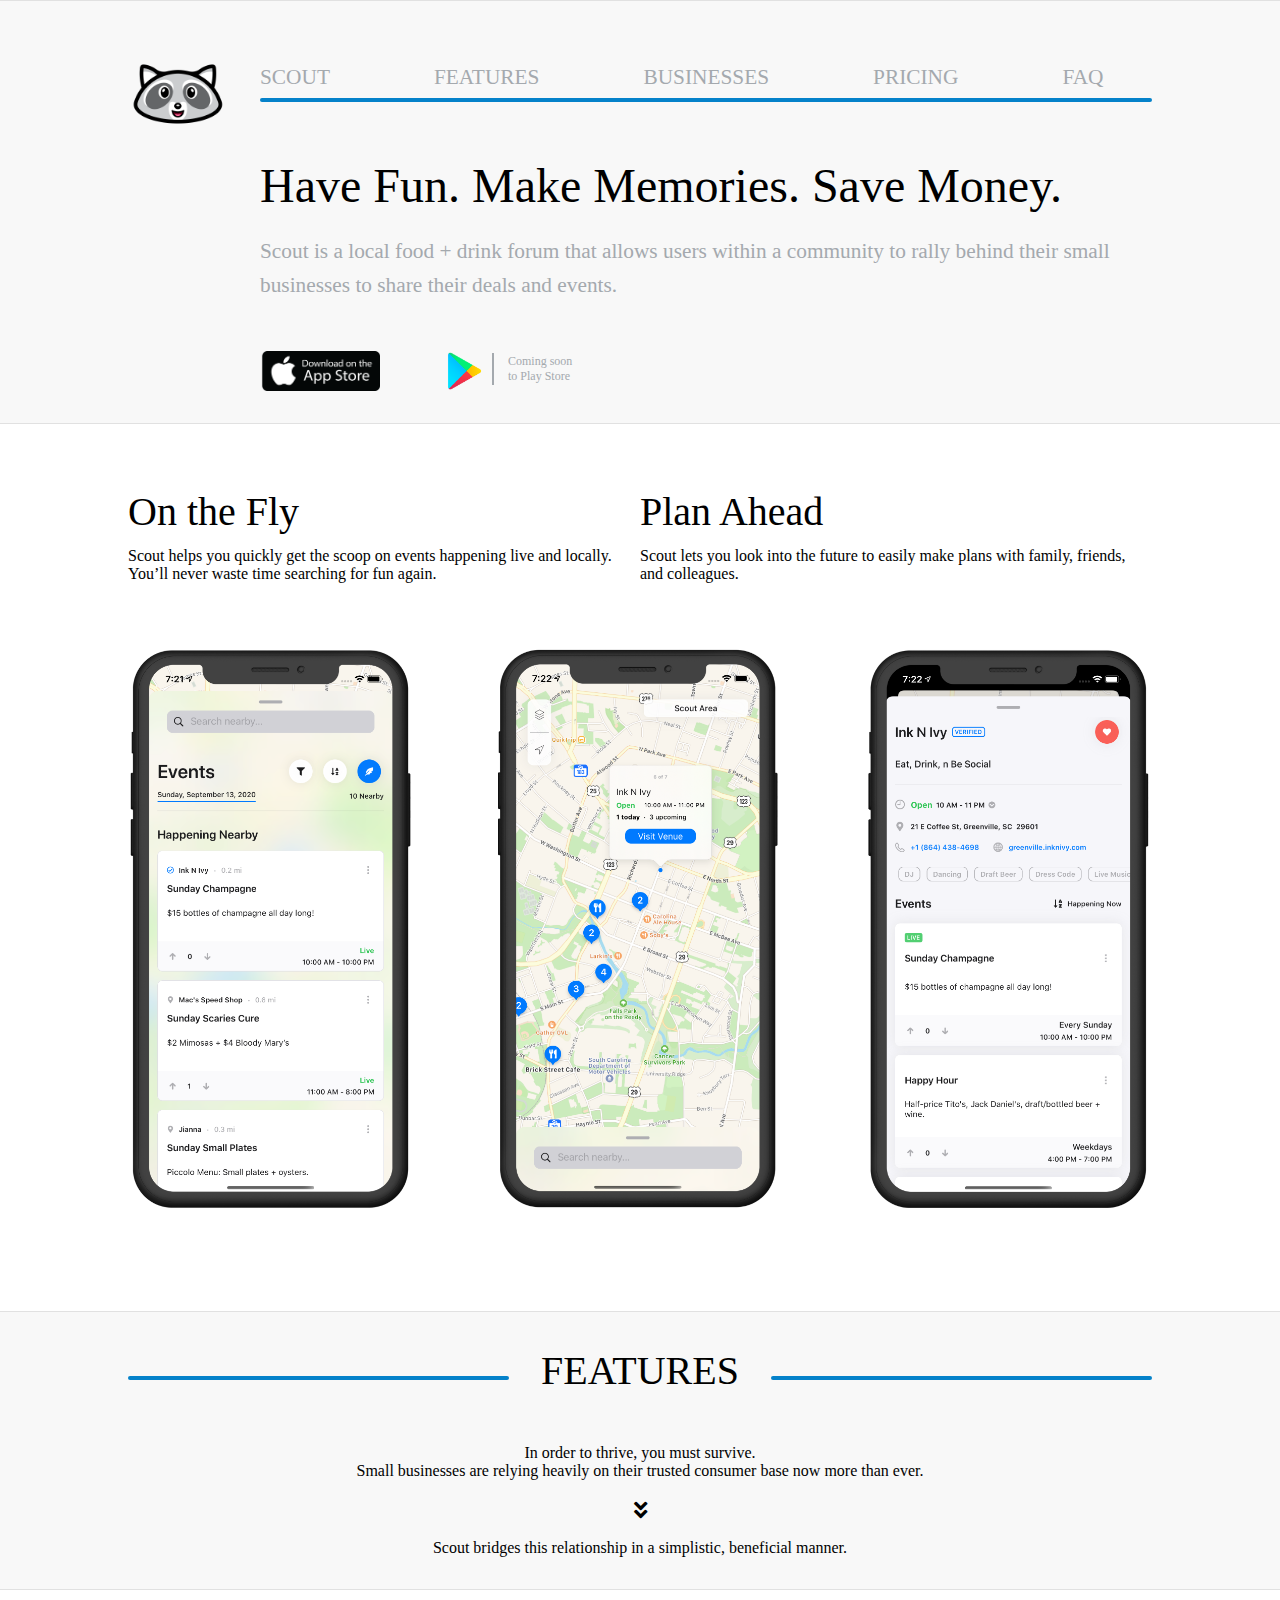
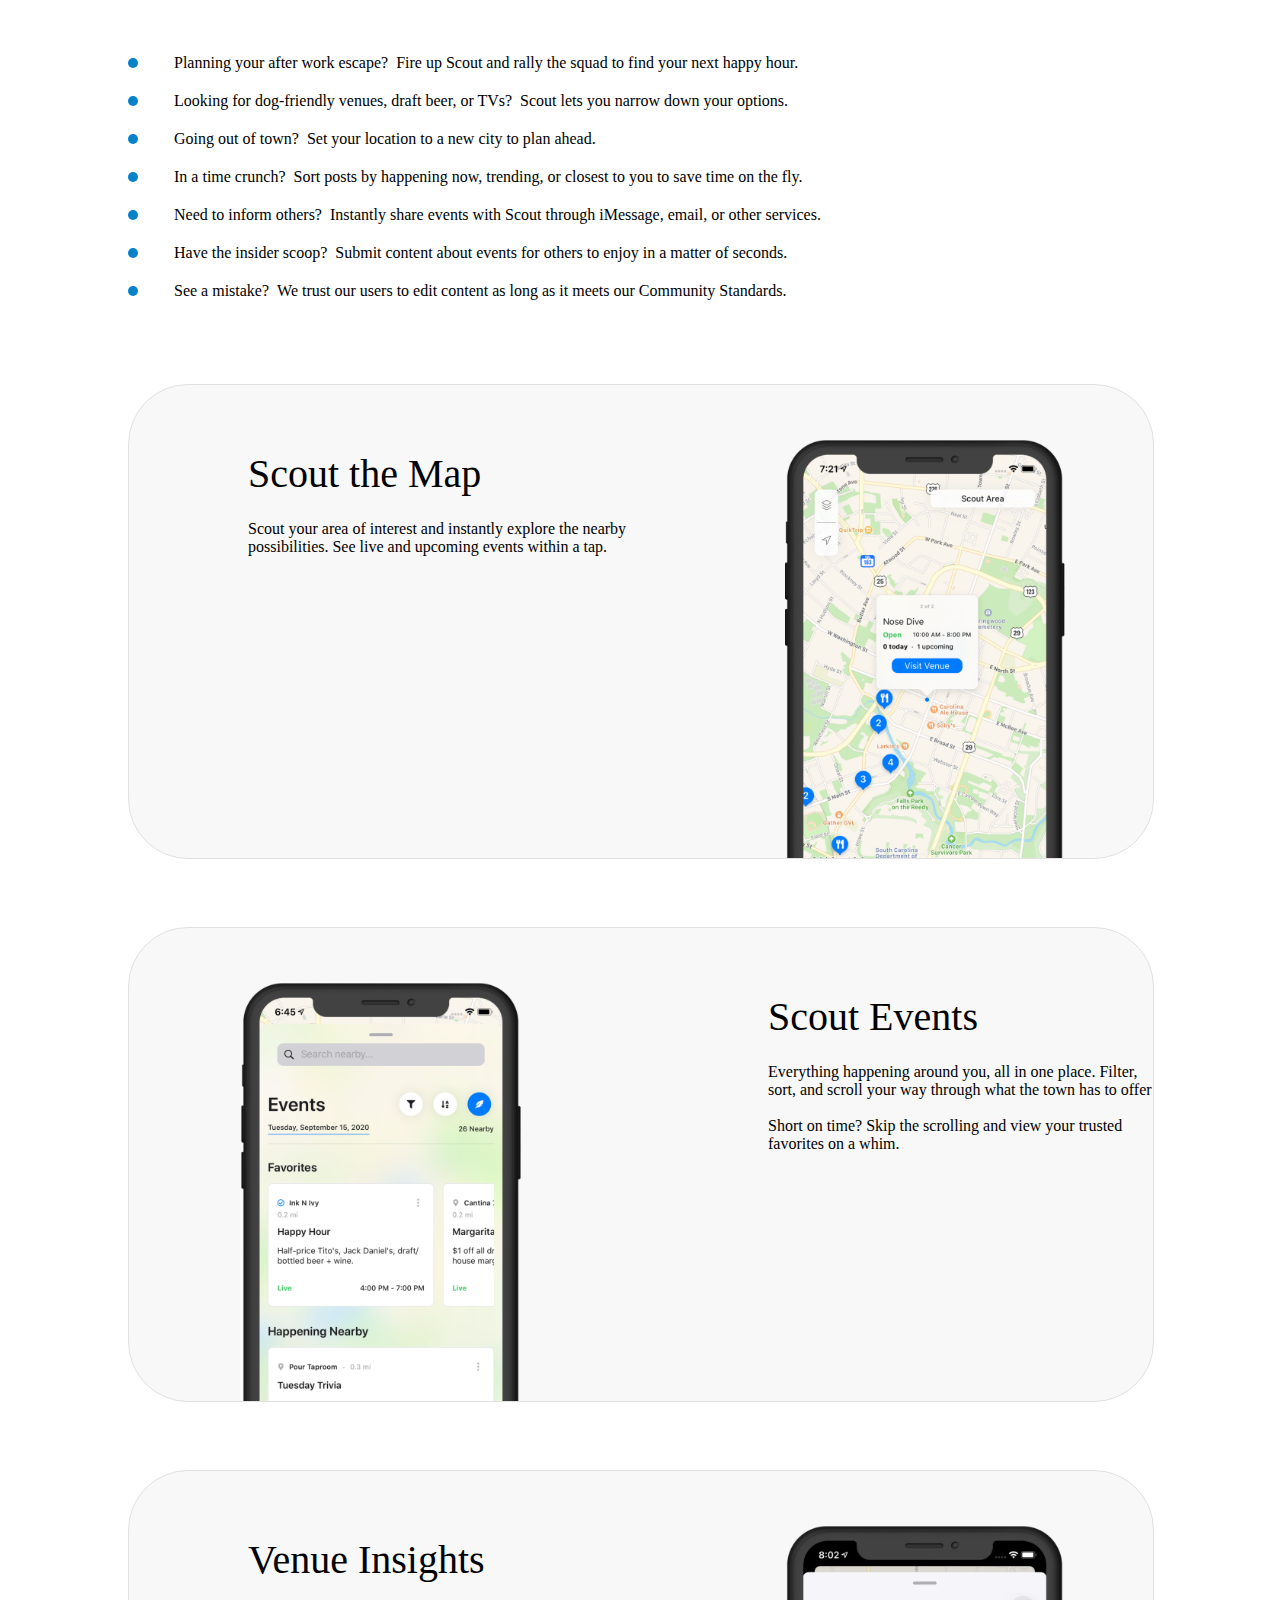
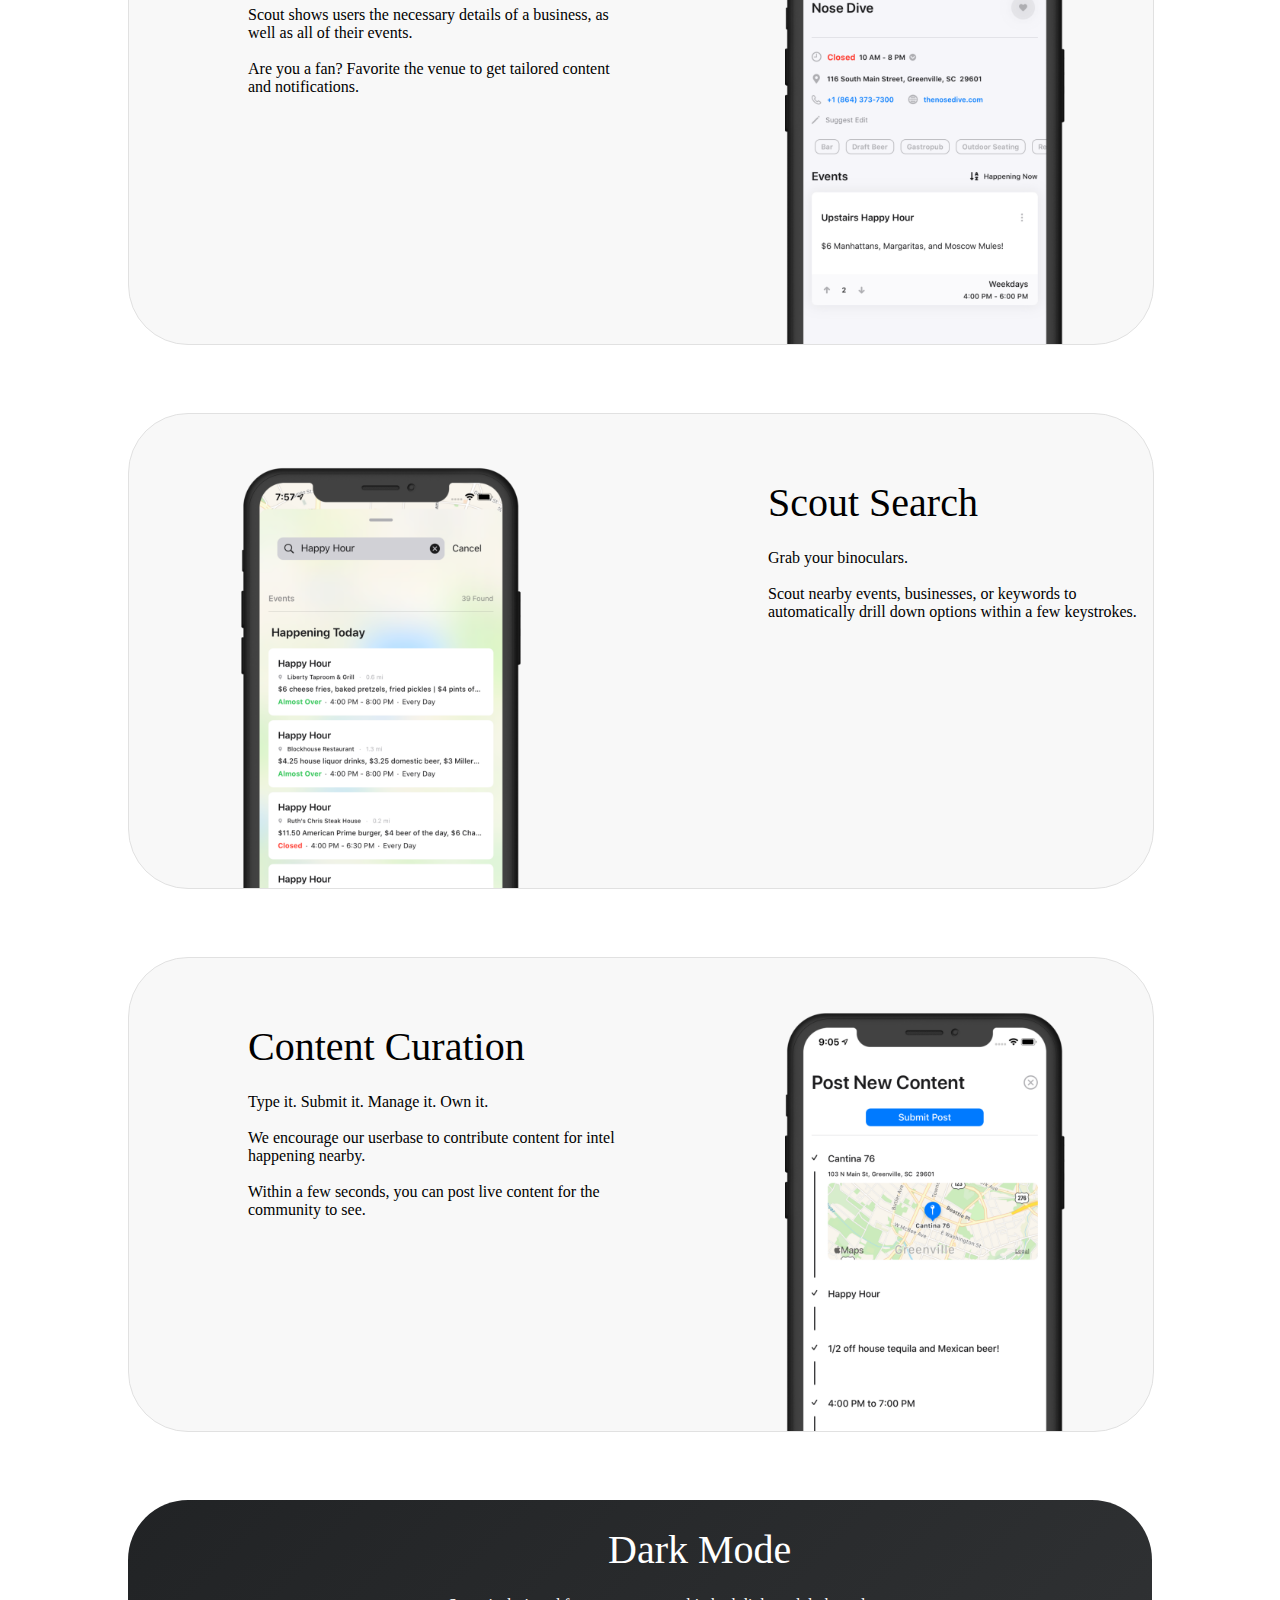
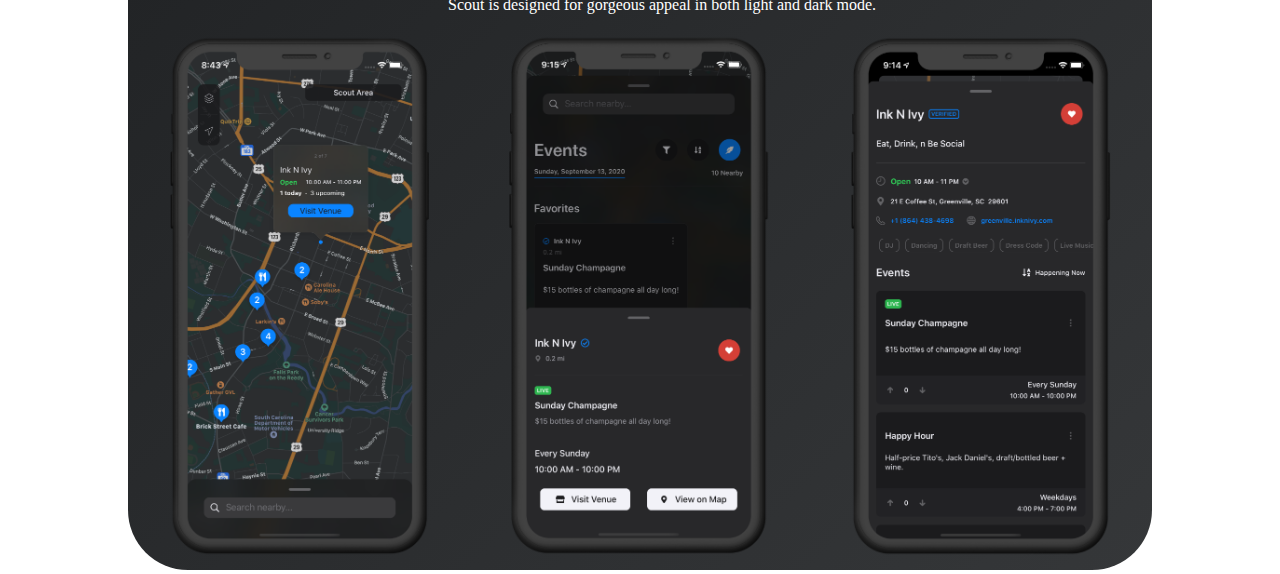
==== homepage.html @ 737b2af1 "initial commit" ====
<!doctype html>
<html>
<head>
<meta charset="UTF-8">
<meta name="viewport" content="width=device-width, initial-scale=1">
<title>Scout</title>
<link href="styles.css" rel="stylesheet" type="text/css">
<link rel="stylesheet" href="//use.fontawesome.com/releases/v5.0.7/css/all.css">
<script>
</script>
</head>
<body>
<!-- Main Container -->
<div class="container">
  <div class="gray-background">
    <div class="wrapper">
      <section id="top"> 
        <!-- Header -->
        <header> <a href="#top"><img src="images/logo.png" class="navigation-logo" alt="Scout Logo"></a>
          <nav class="navigation">
            <ul class="navigation-header">
              <li class="navigation-item"><a href="#intro" name="nav-scout">SCOUT</a></li>
              <li class="navigation-item"><a href="#features" name="nav-features">FEATURES</a></li>
              <li class="navigation-item"><a href="#businesses" name="nav-businesses">BUSINESSES</a></li>
              <li class="navigation-item"><a href="#pricing" name="nav-pricing">PRICING</a></li>
              <li class="navigation-item"><a href="#faq" name="nav-faq">FAQ</a></li>
              <li class="navigation-item"><a href="#help" name="nav-help">HELP</a></li>
            </ul>
          </nav>
        </header>
      </section>
      
      <!-- Scout Section -->
      <section class="scout" id="scout">
        <hr class="scout-line">
        <div class="scout-title">Have Fun. Make Memories. Save Money.</div>
        <div class="scout-tagline">Scout is a local food + drink forum that allows users within a community 
          to rally behind their small businesses to share their deals and events.</div>
        <a href="http://www.apple.com" target="_blank"> <img src="images/appstore.png" class="download-app-store" alt="Apple Store"> </a> <img src="images/playstore.png" class="download-play-store" alt="Play Store">
        <hr class="play-store-vertical-line">
        <div class="play-store-label">Coming soon to Play Store</div>
      </section>
    </div>
  </div>
  <div class="wrapper"> 
    
    <!-- Intro Thumbnails Section -->
    <section id="intro">
      <div class="thumbnails">
        <div class="intro-thumbnail">
          <div class="thumbnail-header">On the Fly</div>
          <div class="thumbnail-body">Scout helps you quickly get the scoop on events happening live and locally. You’ll never waste time searching for fun again.</div>
        </div>
        <div class="intro-thumbnail">
          <div class="thumbnail-header">Plan Ahead</div>
          <div class="thumbnail-body">Scout lets you look into the future to easily make plans with family, friends, and colleagues.</div>
        </div>
      </div>
      <img src="images/three-phones.png" class="three-phones" alt="Three Phones"> </section>
  </div>
  <div class="gray-background"> 
    
    <!-- Features Header Section -->
    <section id="features">
      <div class="wrapper">
        <div class="boxed-header">
          <hr class="boxed-line left">
          <div class="boxed-label">Features</div>
          <hr class="boxed-line right">
        </div>
        <div class="boxed-tagline">In order to thrive, you must survive.</div>
        <div class="boxed-text">Small businesses are relying heavily on their trusted consumer base now more than ever. </div>
	  	<i class="fas fa-angle-double-down fa-lg arrow-icon"></i>
        <div class="boxed-text">Scout bridges this relationship in a simplistic, beneficial manner.</div>
      </div>
    </section>
  </div>
	
  <div class="wrapper bullet-section">
	  <div class="bullet-row">
		<hr class="bullet">
	  	<div class="bullet-bold">Planning your after work escape?</div>
      	<div class="bullet-text">Fire up Scout and rally the squad to find your next happy hour.</div>
	  </div>

	  <div class="bullet-row">
		<hr class="bullet">
	  	<div class="bullet-bold">Looking for dog-friendly venues, draft beer, or TVs?</div>
      	<div class="bullet-text">Scout lets you narrow down your options.</div>
	  </div>
	  
	  <div class="bullet-row">
		<hr class="bullet">
	  	<div class="bullet-bold">Going out of town?</div>
      	<div class="bullet-text">Set your location to a new city to plan ahead.</div>
	  </div>
	  
	  <div class="bullet-row">
		<hr class="bullet">
	  	<div class="bullet-bold">In a time crunch?</div>
      	<div class="bullet-text">Sort posts by happening now, trending, or closest to you to save time on the fly.</div>
	  </div>
	  
	  <div class="bullet-row">
		<hr class="bullet">
	  	<div class="bullet-bold">Need to inform others?</div>
      	<div class="bullet-text">Instantly share events with Scout through iMessage, email, or other services.</div>
	  </div>
	  
	  <div class="bullet-row">
		<hr class="bullet">
	  	<div class="bullet-bold">Have the insider scoop?</div>
      	<div class="bullet-text">Submit content about events for others to enjoy in a matter of seconds.</div>
	  </div>
	  
	  <div class="bullet-row">
		<hr class="bullet">
	  	<div class="bullet-bold">See a mistake?</div>
      	<div class="bullet-text">We trust our users to edit content as long as it meets our Community Standards.</div>
	  </div>
	  
  </div>
	
	<div class="wrapper">
		<div class="feature-container">
			<div class="feature-header-left">Scout the Map</div>
			<div class="feature-body-left">Scout your area of interest and instantly explore the nearby possibilities. See live and upcoming events within a tap.</div>
		  <img src="images/scout-the-map.png" class="feature-phone" alt="Scout the Map">
		</div>
		
		<div class="feature-container">
			<div class="feature-header-right">Scout Events</div>
			<div class="feature-body-right">Everything happening around you, all in one place. Filter, sort, and scroll your way through what the town has to offer<br><br>Short on time? Skip the scrolling and view your trusted favorites on a whim.</div>
		  <img src="images/scout-events.png" class="feature-phone" alt="Scout Events">
		</div>
		
		<div class="feature-container">
			<div class="feature-header-left">Venue Insights</div>
			<div class="feature-body-left">Scout shows users the necessary details of a business, as well as all of their events.<br><br>Are you a fan? Favorite the venue to get tailored content and notifications.</div>
		  <img src="images/venue-insights.png" class="feature-phone" alt="Venue Insight">
		</div>
		
		
		<div class="feature-container">
			<div class="feature-header-right">Scout Search</div>
			<div class="feature-body-right">Grab your binoculars.<br><br>Scout nearby events, businesses, or keywords to automatically drill down options within a few keystrokes.</div>
		  <img src="images/scout-search.png" class="feature-phone" alt="Scout Search">
		</div>
		
		<div class="feature-container">
			<div class="feature-header-left">Content Curation</div>
			<div class="feature-body-left">Type it. Submit it. Manage it. Own it.<br><br>We encourage our userbase to contribute content for intel happening nearby.<br><br>Within a few seconds, you can post live content for the community to see.</div>
		  <img src="images/content-curation.png" class="feature-phone" alt="Content Curation">
		</div>
		
		<div class="feature-container">
			<div class="feature-header-middle">Dark Mode</div>
			<div class="feature-body-middle">Scout is designed for gorgeous appeal in both light and dark mode.</div>
		  <img src="images/dark-mode.png" class="feature-phone-dark" alt="Dark Mode">
		</div>
	</div>
	
</div>
</body>
</html>
---- styles.css ----
@charset "UTF-8";
/* Colors */
/* Document  */
* {
	--grayBackground: rgb(248, 248, 248);
	--grayBorder: rgb(225, 225, 225);
    --scoutGray: rgb(164, 169, 174);
	--scoutBlue: rgb(5, 130, 202);
	--nightfall: rgb(53, 55, 57);
	--midnight: rgb(33, 35, 37);
	margin: 0;
	padding: 0;
	border: 0;
	outline: 0;
	font-size: 100%;
	vertical-align: baseline;
	background: transparent;
}
/* Body */
body {
	font-family: 'Avenir Light' !important;
	background-color: white;
	margin-top: 0px;
	margin-right: 0px;
	margin-bottom: 0px;
	margin-left: 0px;
	font-style: normal;
	font-weight: 200;
}
/* unvisited link */
a:link {
	font-size: 1.334em;
  	color: var(--scoutGray);
	text-decoration: none;
}
/* visited link */
a:visited {
	font-size: 1.334em;
  	color: var(--scoutGray);
	text-decoration: none;
}
/* mouse over link */
a:hover {
	font-size: 1.334em;
  	color: black;
	text-decoration: none;
}
/* selected link */
a:active {
	font-size: 1.334em;
  	color: var(--scoutGray);
  	text-decoration: none;
}
/* Divider Line */
hr {
	background-color: var(--scoutGray);
	height: 1px; 
	border: 0;
}
/* Container */
.container {
	width: 100%;
	height: 100%;
	margin-left: auto;
	margin-right: auto;
	background-color: white;
}
.wrapper {
	width: 80%;
	max-width: 72em;
	margin: auto;
	nax-width: 32em;
	margin: 0px auto;
	margin-left: auto;
	margin-right: auto;
}
.gray-background {
	background-color: var(--grayBackground);
	border-top: solid 1px var(--grayBorder);
	border-bottom: solid 1px var(--grayBorder);
	padding-bottom: 2em;
}
/* Header */
.navigation {
	max-width: 64em;
	padding-top: 4em;
	padding-left: 2em;
	overflow: hidden;
	overflow-x: scroll;
}
.navigation-logo {
	padding-top: 2em;
	width: 100px;
	height: 100px;
	float: left;
}
.navigation-header {
	text-transform: uppercase;
	font-family: "Avenir Medium" !important;
	padding-bottom: 0.5em;
	white-space: nowrap;
}
.navigation-item {
	display: inline-block;
	margin-right: 6.25em;
}
/* Scout */
.scout {
	max-width: 64em;
	padding-left: 8.25em;
}
.scout-line {
	border-radius: 2px;
	margin-bottom: 2em;
	height: 4px;
 	background-color: var(--scoutBlue);
}
.scout-title {
	padding-top: 0.5em;
	font-size: 3em;
	color: black;
}
.scout-tagline {
	font-size: 1.334em;
	color: var(--scoutGray);
	padding-top: 1em;
	line-height: 1.6;
}
.download-app-store {
	display: inline-block;
	padding-top: 2.25em;
	width: 120px;
	height: 40px;
	float: left;
}
.download-play-store {
	display: inline-block;
	padding-top: 3em;
	margin-left: 4em;
	width: 40px;
	height: 40px;
	float: left;
}
.play-store-vertical-line {
	display: inline-block;
	margin-top: 3.125em;
	margin-left: 0.5em;
	margin-right: 0.5em;
	width: 2px;
	height: 2em;
	color: var(--scoutGray);
}
.play-store-label {
	position: absolute;
	font-size: 0.75em;
	color: var(--scoutGray);
	display: inline-block;
	padding-top: 4.25em;
	margin-left: 0.5em;
	max-width: 6em;
	float: left;
}
/* Introduction */
.thumbnails {
	display: inline-flex;
	justify-content: space-between;
	padding-top: 4em;
	width: 100%;
}
.intro-thumbnail {
	max-width: 32em;
}
.thumbnail-header {
	font-size: 2.5em;
}
.thumbnail-body {
	padding-top: 0.75em;
	font-size: 1em;
}
.three-phones {
	width: 100%;
	padding-top: 4em;
	padding-bottom: 6em;
}
/* Features */
.boxed-header {
	display: inline-flex;
	justify-content: space-between;
	width: 100%;
}
.boxed-label {
	text-transform: uppercase;
	font-size: 2.5em;
	margin-top: 0.875em;
	width: auto;
}
.boxed-line {
	border-radius: 2px;
	margin-top: 4em;
	margin-bottom: 4em;
	width: 24em;
	height: 4px;
 	background-color: var(--scoutBlue);
}
.left {
	margin-right: 2em;
}
.right {
	margin-left: 2em;
}
.boxed-tagline {
	font-family: 'Avenir Heavy';
	font-size: 1em;
	width: 100%;
	text-align: center;
}
.boxed-text {
	font-size: 1em;
	width: 100%;
	text-align: center;
}
.arrow-icon {
	padding-top: 1em;
	padding-bottom: 1em;
	width: 100%;
	text-align: center;
}
.bullet-section {
	padding-top: 4em;
}
.bullet-row {
	margin-bottom: 1.25em;
}
.bullet {
	display: inline-block;
	margin-right: 2em;
	width: 10px;
	height: 10px;
	border-radius: 10px;
	background-color: var(--scoutBlue);
}
.bullet-bold {
	display: inline-block;
	font-family: 'Avenir Heavy';
	font-size: 1em;
}
.bullet-text {
	display: inline-block;
	font-size: 1em;
	margin-left: 0.25em;
}
.feature-container {
	position: relative;
	wdith: 100%;
}
.feature-phone {
	background-color: var(--grayBackground);
	border-radius: 60px;
	border: solid 1px var(--grayBorder);
	width: 100%;
	margin-top: 4em;
}
.feature-header-left {
	position: absolute;
	margin-top: 3.25em;
	margin-left: 3em;
	width: 24em;
	font-size: 2.5em;
	text-align: left;
}
.feature-body-left {
	position: absolute;
	margin-top: 12.5em;
	margin-left: 7.5em;
	width: 24em;
	font-size: 1em;
	text-align: left;
}
.feature-header-right {
	position: absolute;
	margin-top: 3.25em;
	margin-left: 16em;
	width: 24em;
	font-size: 2.5em;
	text-align: left;
}
.feature-body-right {
	position: absolute;
	margin-top: 12.5em;
	margin-left: 40em;
	width: 24em;
	font-size: 1em;
	text-align: left;
}
.feature-phone-dark {
/*	background-color: var(--nightfall);*/
	background-image: linear-gradient(315deg, var(--nightfall), var(--midnight));
	border-radius: 60px;
	width: 100%;
	margin-top: 4em;
}
.feature-header-middle {
	position: absolute;
	margin-top: 2.25em;
	margin-left: 12em;
	width: 100%;
	font-size: 2.5em;
	text-align: left;
	color: white;
}
.feature-body-middle {
	position: absolute;
	margin-top: 10em;
	margin-left: 20em;
	width: 100%;
	font-size: 1em;
	text-align: left;
	color: white;
}
@media (max-width: 56em) {}
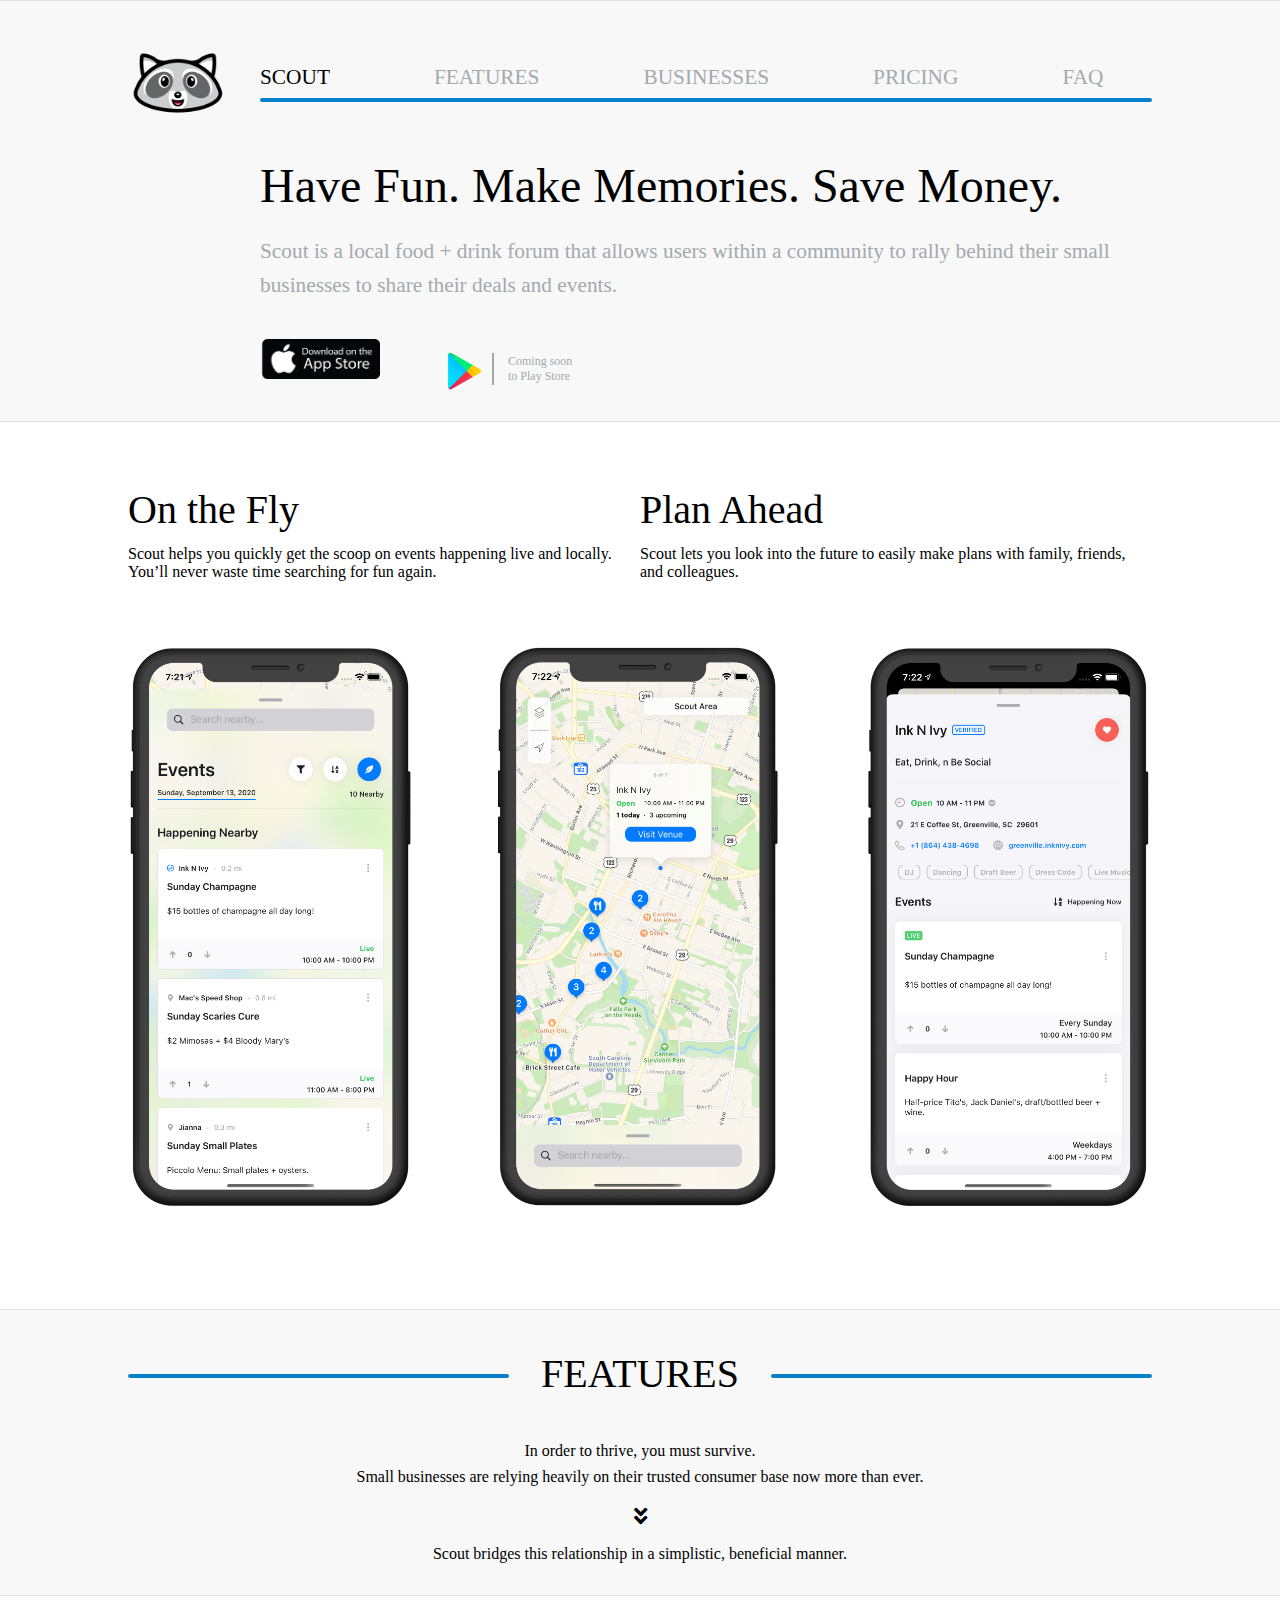
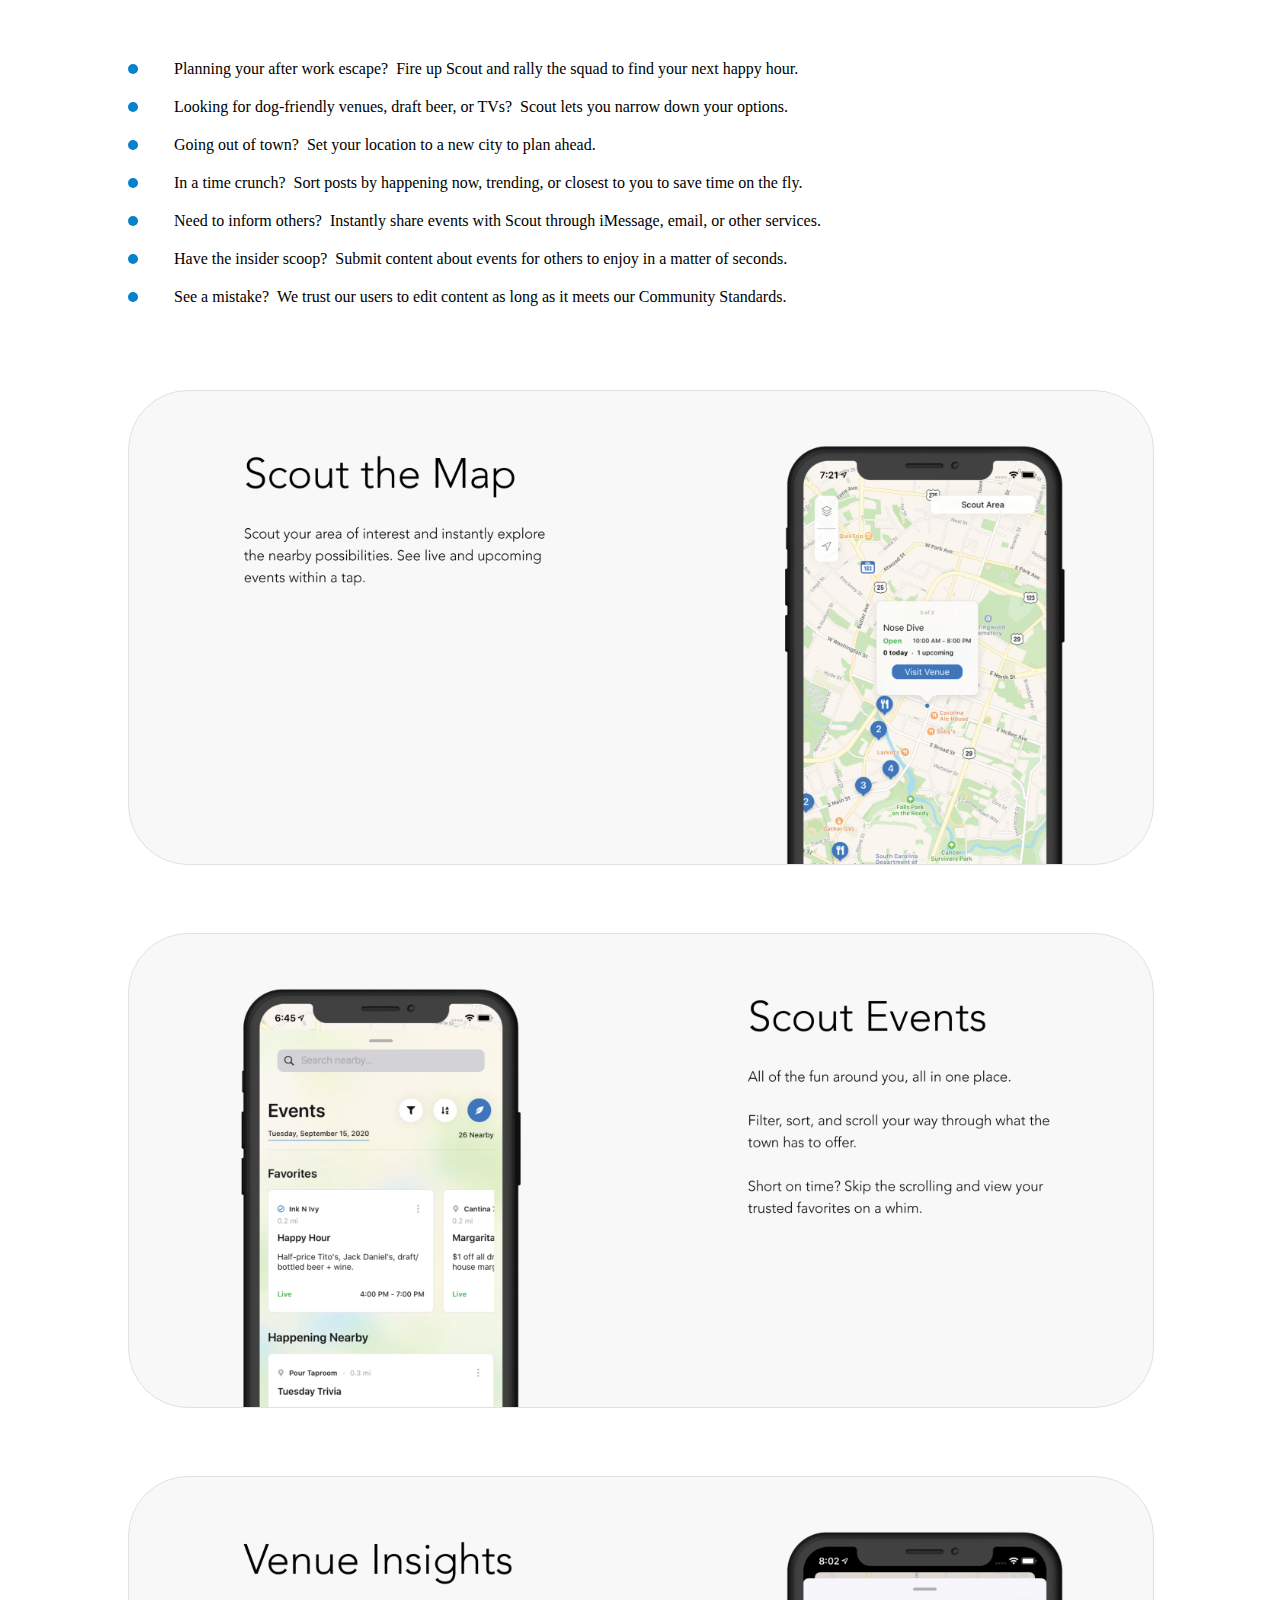
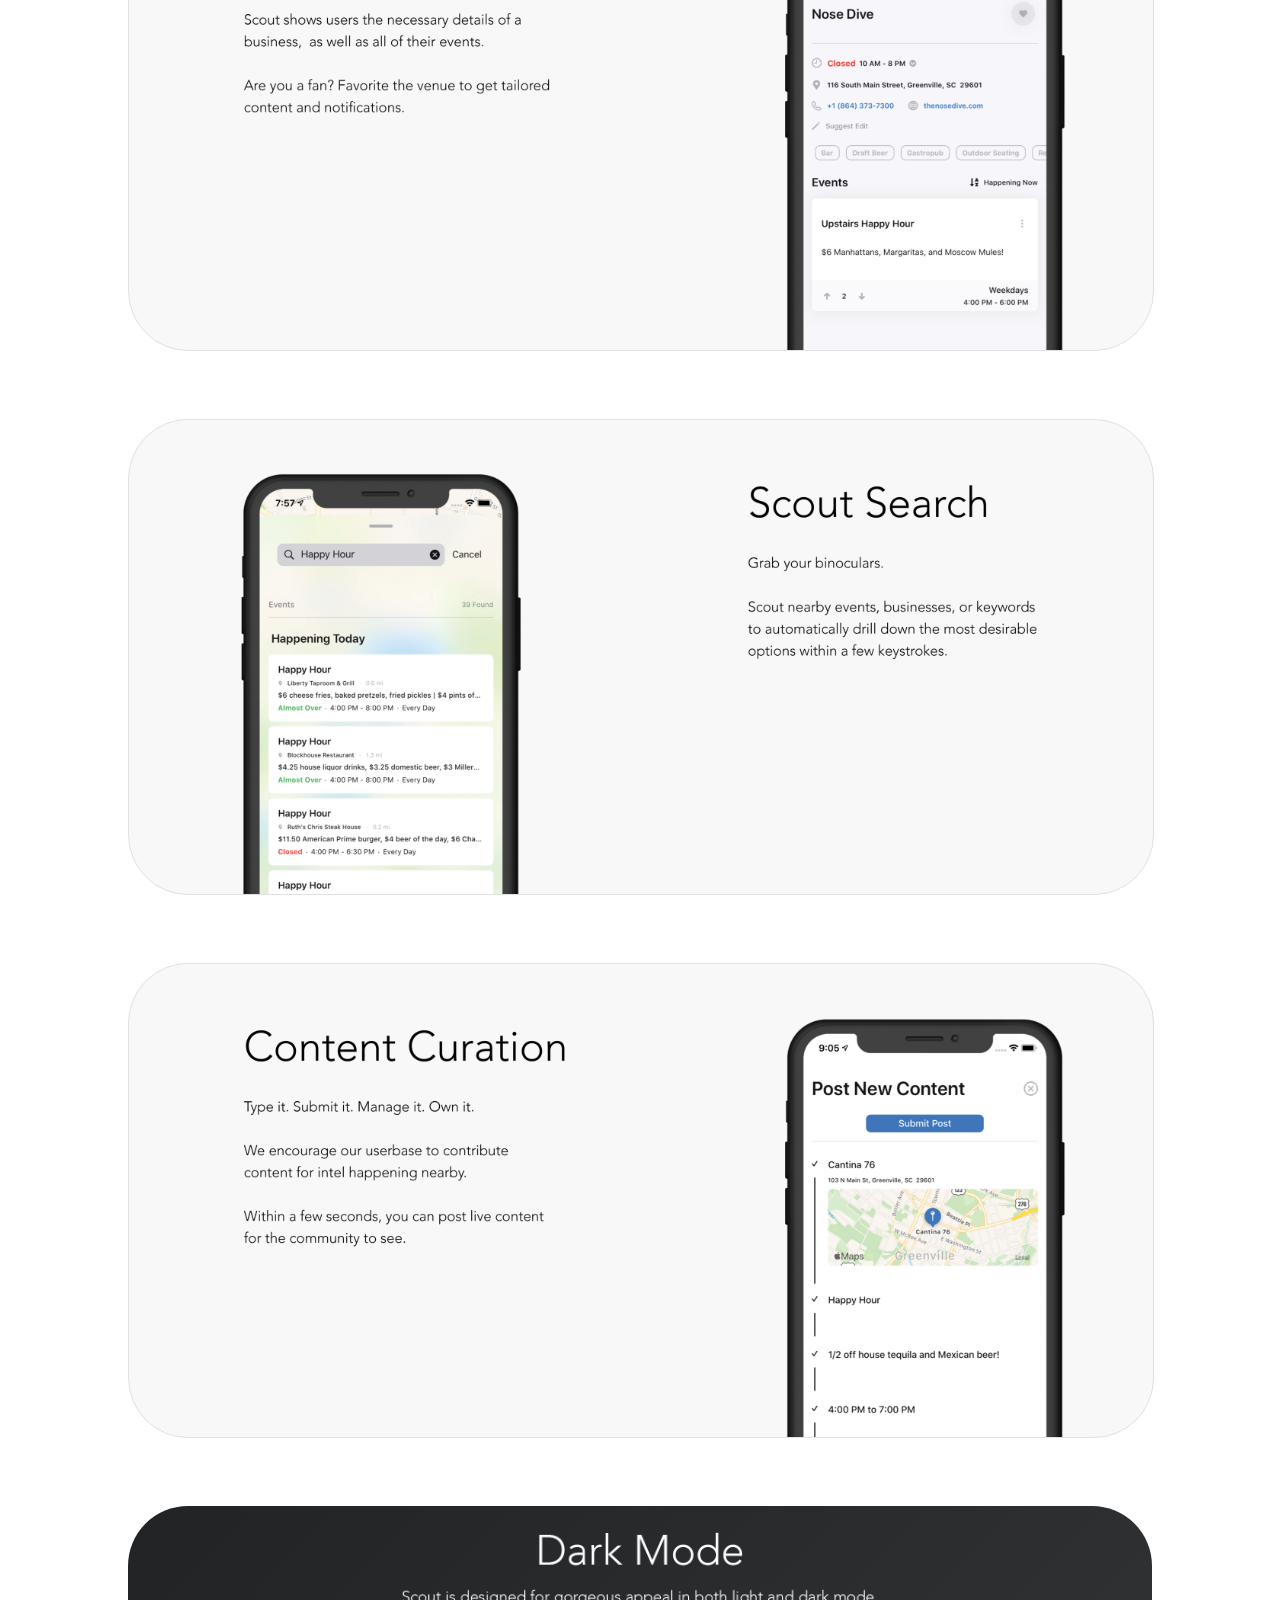
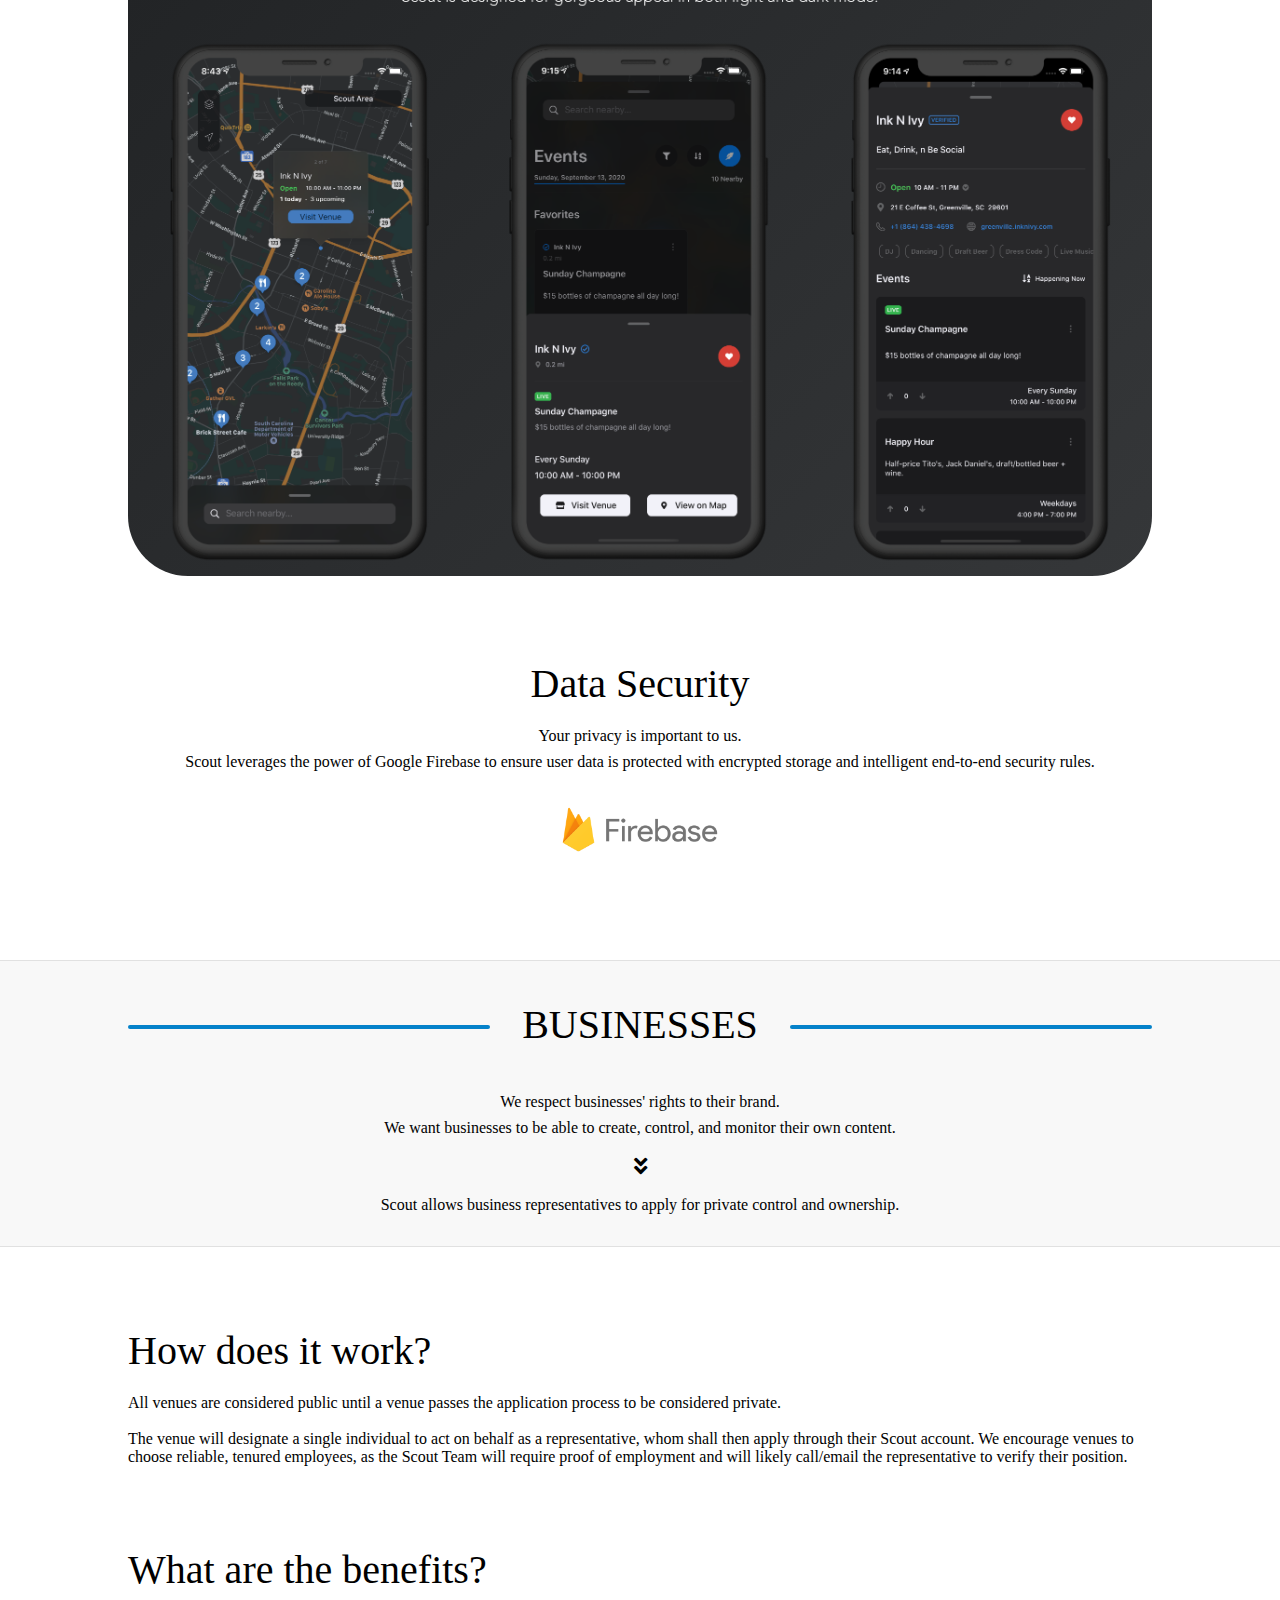
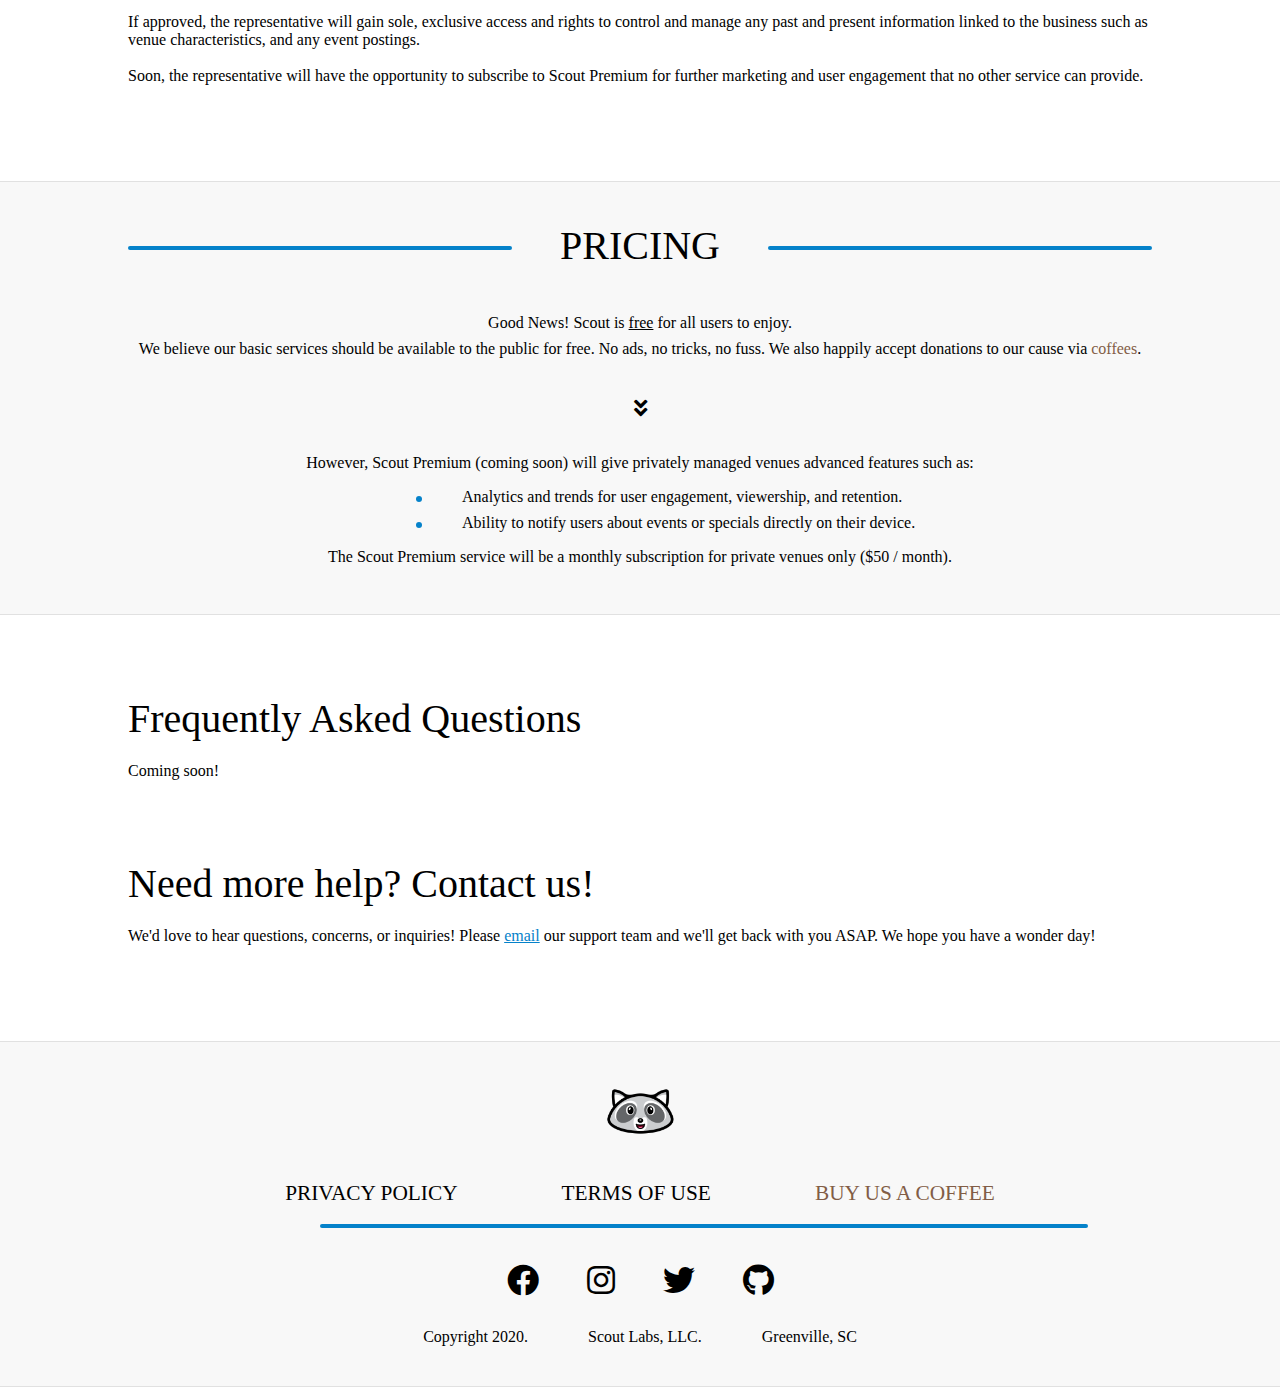
==== commit ea94bdc8: "finished site" ====
--- a/homepage.html
+++ b/homepage.html
@@ -19,12 +19,12 @@
         <header> <a href="#top"><img src="images/logo.png" class="navigation-logo" alt="Scout Logo"></a>
           <nav class="navigation">
             <ul class="navigation-header">
-              <li class="navigation-item"><a href="#intro" name="nav-scout">SCOUT</a></li>
-              <li class="navigation-item"><a href="#features" name="nav-features">FEATURES</a></li>
-              <li class="navigation-item"><a href="#businesses" name="nav-businesses">BUSINESSES</a></li>
-              <li class="navigation-item"><a href="#pricing" name="nav-pricing">PRICING</a></li>
-              <li class="navigation-item"><a href="#faq" name="nav-faq">FAQ</a></li>
-              <li class="navigation-item"><a href="#help" name="nav-help">HELP</a></li>
+              <li class="navigation-item"><a class="primary" href="#intro" name="nav-scout">SCOUT</a></li>
+              <li class="navigation-item"><a class="secondary" href="#features" name="nav-features">FEATURES</a></li>
+              <li class="navigation-item"><a class="secondary" href="#businesses" name="nav-businesses">BUSINESSES</a></li>
+              <li class="navigation-item"><a class="secondary" href="#pricing" name="nav-pricing">PRICING</a></li>
+              <li class="navigation-item"><a class="secondary" href="#faq" name="nav-faq">FAQ</a></li>
+              <li class="navigation-item"><a class="secondary" href="#help" name="nav-help">HELP</a></li>
             </ul>
           </nav>
         </header>
@@ -76,6 +76,7 @@
     </section>
   </div>
 	
+	<!-- Bulleted Features -->
   <div class="wrapper bullet-section">
 	  <div class="bullet-row">
 		<hr class="bullet">
@@ -120,45 +121,116 @@
 	  </div>
 	  
   </div>
-	
+	<!-- Screenshot Images -->
 	<div class="wrapper">
-		<div class="feature-container">
-			<div class="feature-header-left">Scout the Map</div>
-			<div class="feature-body-left">Scout your area of interest and instantly explore the nearby possibilities. See live and upcoming events within a tap.</div>
-		  <img src="images/scout-the-map.png" class="feature-phone" alt="Scout the Map">
+		<img src="images/scout-the-map.png" class="feature-phone" alt="Scout the Map">
+		<img src="images/scout-events.png" class="feature-phone" alt="Scout Events">
+		<img src="images/venue-insights.png" class="feature-phone" alt="Venue Insight">
+		<img src="images/scout-search.png" class="feature-phone" alt="Scout Search">
+		<img src="images/content-curation.png" class="feature-phone" alt="Content Curation">
+		<img src="images/dark-mode.png" class="feature-phone-dark" alt="Dark Mode">
+	</div>
+	
+	<!-- Data Security -->
+	<div class="wrapper">
+		<div class="section-title centered">Data Security</div>
+		<div class="boxed-tagline">Your privacy is important to us.</div>
+		<div class="boxed-text">Scout leverages the power of Google Firebase to ensure user data is protected with encrypted storage and intelligent end-to-end security rules.</div>
+		<img src="images/firebase.png" class="firebase" alt="Firebase Logo">
+	</div>
+	 
+	<div class="gray-background top-margin"> 
+    
+    <!-- Business Header Section -->
+    <section id="businesses">
+      <div class="wrapper">
+        <div class="boxed-header">
+          <hr class="boxed-line left">
+          <div class="boxed-label">Businesses</div>
+          <hr class="boxed-line right">
+        </div>
+        <div class="boxed-tagline">We respect businesses' rights to their brand.</div>
+        <div class="boxed-text">We want businesses to be able to create, control, and monitor their own content.</div>
+	  	<i class="fas fa-angle-double-down fa-lg arrow-icon"></i>
+        <div class="boxed-text">Scout allows business representatives to apply for private control and ownership.</div>
+      </div>
+    </section>
+  </div>
+	
+	<div class="wrapper">
+		<div class="section-title">How does it work?</div>
+		<div class="section-body">All venues are considered public until a venue passes the application process to be considered private.<br><br>The venue will designate a single individual to act on behalf as a representative, whom shall then apply through their Scout account. We encourage venues to choose reliable, tenured employees, as the Scout Team will require proof of employment and will likely call/email the representative to verify their position.</div>
+		<div class="section-title">What are the benefits?</div>
+		<div class="section-body">If approved, the representative will gain sole, exclusive access and rights to control and manage any past and present information linked to the business such as venue characteristics, and any event postings.<br><br>Soon, the representative will have the opportunity to subscribe to Scout Premium for further marketing and user engagement that no other service can provide.</div>
+	</div>
+	
+	<!-- Pricing Header Section -->
+	<div class="gray-background top-margin"> 
+		<section id="pricing">
+		  <div class="wrapper">
+			<div class="boxed-header">
+			  <hr class="boxed-line left">
+			  <div class="boxed-label">Pricing</div>
+			  <hr class="boxed-line right">
+			</div>
+			  
+			<div class="boxed-tagline">Good News! Scout is <u>free</u> for all users to enjoy.</div>
+			<div class="boxed-text">We believe our basic services should be available to the public for free. No ads, no tricks, no fuss. We also happily accept donations to our cause via <b><a class="coffee" href="https://ko-fi.com/kylebeard" target="_blank">coffees</a></b>.</div>
+			<i class="fas fa-angle-double-down fa-lg arrow-icon premium-top"></i>
+			<div class="boxed-text premium-padding">However, <b>Scout Premium</b> (coming soon) will give privately managed venues advanced features such as:</div>
+			  	  <div class="premium-bullet-row">
+					<hr class="premium-bullet">
+					<div class="bullet-text">Analytics and trends for user engagement, viewership, and retention.</div>
+				  </div>
+			  	  <div class="premium-bullet-row">
+					<hr class="premium-bullet">
+					<div class="bullet-text">Ability to notify users about events or specials directly on their device.</div>
+				  </div>
+			<div class="boxed-text premium-padding">The <b>Scout Premium</b> service will be a monthly subscription for private venues only ($50 / month).</div>
+		  </div>
+		</section>
+	</div>
+	
+	<!-- FAQ -->
+	<section id="faq">
+		<div class="wrapper">
+			<div class="section-title">Frequently Asked Questions</div>
+			<div class="section-body">Coming soon!</div>
 		</div>
-		
-		<div class="feature-container">
-			<div class="feature-header-right">Scout Events</div>
-			<div class="feature-body-right">Everything happening around you, all in one place. Filter, sort, and scroll your way through what the town has to offer<br><br>Short on time? Skip the scrolling and view your trusted favorites on a whim.</div>
-		  <img src="images/scout-events.png" class="feature-phone" alt="Scout Events">
+	</section>
+	
+	<!-- Help -->
+	<section id="help">
+		<div class="wrapper">
+			<div class="section-title">Need more help? Contact us!</div>
+			<div class="section-body">We'd love to hear questions, concerns, or inquiries! Please <a class="email" href="mailto:scout.help.ios@gmail.com">email</a> our support team and we'll get back with you ASAP. We hope you have a wonder day!</div>
 		</div>
-		
-		<div class="feature-container">
-			<div class="feature-header-left">Venue Insights</div>
-			<div class="feature-body-left">Scout shows users the necessary details of a business, as well as all of their events.<br><br>Are you a fan? Favorite the venue to get tailored content and notifications.</div>
-		  <img src="images/venue-insights.png" class="feature-phone" alt="Venue Insight">
-		</div>
-		
-		
-		<div class="feature-container">
-			<div class="feature-header-right">Scout Search</div>
-			<div class="feature-body-right">Grab your binoculars.<br><br>Scout nearby events, businesses, or keywords to automatically drill down options within a few keystrokes.</div>
-		  <img src="images/scout-search.png" class="feature-phone" alt="Scout Search">
-		</div>
-		
-		<div class="feature-container">
-			<div class="feature-header-left">Content Curation</div>
-			<div class="feature-body-left">Type it. Submit it. Manage it. Own it.<br><br>We encourage our userbase to contribute content for intel happening nearby.<br><br>Within a few seconds, you can post live content for the community to see.</div>
-		  <img src="images/content-curation.png" class="feature-phone" alt="Content Curation">
-		</div>
-		
-		<div class="feature-container">
-			<div class="feature-header-middle">Dark Mode</div>
-			<div class="feature-body-middle">Scout is designed for gorgeous appeal in both light and dark mode.</div>
-		  <img src="images/dark-mode.png" class="feature-phone-dark" alt="Dark Mode">
-		</div>
-	</div>
+	</section>
+	
+		<div class="gray-background top-margin"> 
+    
+    <!-- Footer -->
+    <section id="footer">
+      <div class="wrapper">
+        <a href="#top"><img src="images/logo.png" class="footer-logo" alt="Scout Logo"></a>
+		  <nav class="footer-nav">
+            <ul class="navigation-header">
+              <li class="footer-item"><a class="primary" href="" name="privacy-policy">PRIVACY POLICY</a></li>
+              <li class="footer-item"><a class="primary" href="" name="terms-use">TERMS OF USE</a></li>
+              <li class="footer-item"><a class="coffee-large" href="https://ko-fi.com/kylebeard" target="_blank" name="buy-coffee">BUY US A COFFEE</a></li>
+            </ul>
+          </nav>
+		  <hr class="footer-line">
+		  <div class="icon-row">
+		  	  <i class="fab fa-facebook fa-2x inline-icon"></i>
+			  <i class="fab fa-instagram fa-2x inline-icon"></i>
+			  <i class="fab fa-twitter fa-2x inline-icon"></i>
+			  <i class="fab fa-github fa-2x inline-icon"></i>
+		  </div>
+		  <pre><div class="boxed-tagline">Copyright 2020.               Scout Labs, LLC.               Greenville, SC</div></pre>
+      </div>
+    </section>
+  </div>
 	
 </div>
 </body>
--- a/styles.css
+++ b/styles.css
@@ -8,6 +8,7 @@
 	--scoutBlue: rgb(5, 130, 202);
 	--nightfall: rgb(53, 55, 57);
 	--midnight: rgb(33, 35, 37);
+	--coffee: rgb(130, 93, 70);
 	margin: 0;
 	padding: 0;
 	border: 0;
@@ -27,29 +28,91 @@
 	font-style: normal;
 	font-weight: 200;
 }
-/* unvisited link */
-a:link {
+/* Primary */
+a.primary:link {
+	font-size: 1.334em;
+  	color: black;
+	text-decoration: none;
+}
+a.primary:visited {
+	font-size: 1.334em;
+  	color: black;
+	text-decoration: none;
+}
+a.primary:hover {
+	font-size: 1.334em;
+  	color: black;
+	font-family: 'Avenir Medium' !important;
+	text-decoration: none;
+}
+/* Secondary */
+a.secondary:link {
 	font-size: 1.334em;
   	color: var(--scoutGray);
 	text-decoration: none;
 }
-/* visited link */
-a:visited {
+a.secondary:visited {
 	font-size: 1.334em;
   	color: var(--scoutGray);
 	text-decoration: none;
 }
-/* mouse over link */
-a:hover {
+a.secondary:hover {
 	font-size: 1.334em;
   	color: black;
-	text-decoration: none;
-}
-/* selected link */
-a:active {
-	font-size: 1.334em;
-  	color: var(--scoutGray);
-  	text-decoration: none;
+	font-family: 'Avenir Medium' !important;
+	text-decoration: none;
+}
+/* Coffee */
+a.coffee:link {
+	font-size: 1em;
+	font-family: 'Avenir Medium' !important;
+  	color: var(--coffee);
+	text-decoration: none;
+}
+a.coffee:visited {
+	font-size: 1em;
+	font-family: 'Avenir Medium' !important;
+  	color: var(--coffee);
+	text-decoration: none;
+}
+a.coffee:hover {
+	font-size: 1em;
+	font-family: 'Avenir Medium' !important;
+  	color: var(--coffee);
+	text-decoration: underline;
+}
+a.coffee-large:link {
+	font-size: 1.334em;
+  	color: var(--coffee);
+	text-decoration: none;
+}
+a.coffee-large:visited {
+	font-size: 1.334em;
+  	color: var(--coffee);
+	text-decoration: none;
+}
+a.coffee-large:hover {
+	font-size: 1.334em;
+	font-family: 'Avenir Medium' !important;
+  	color: var(--coffee);
+	text-decoration: none;
+}
+/* Email */
+a.email:link {
+	font-size: 1em;
+  	color: var(--scoutBlue);
+	text-decoration: underline;
+}
+a.email:visited {
+	font-size: 1em;
+  	color: var(--scoutBlue);
+	text-decoration: underline;
+}
+a.email:hover {
+	font-size: 1em;
+	font-family: 'Avenir Medium' !important;
+  	color: var(--scoutBlue);
+	text-decoration: underline;
 }
 /* Divider Line */
 hr {
@@ -191,7 +254,7 @@
 .boxed-label {
 	text-transform: uppercase;
 	font-size: 2.5em;
-	margin-top: 0.875em;
+	margin-top: 1em;
 	width: auto;
 }
 .boxed-line {
@@ -213,6 +276,7 @@
 	font-size: 1em;
 	width: 100%;
 	text-align: center;
+	margin-bottom: 0.5em;
 }
 .boxed-text {
 	font-size: 1em;
@@ -250,7 +314,6 @@
 	margin-left: 0.25em;
 }
 .feature-container {
-	position: relative;
 	wdith: 100%;
 }
 .feature-phone {
@@ -260,61 +323,99 @@
 	width: 100%;
 	margin-top: 4em;
 }
-.feature-header-left {
-	position: absolute;
-	margin-top: 3.25em;
-	margin-left: 3em;
-	width: 24em;
-	font-size: 2.5em;
-	text-align: left;
-}
-.feature-body-left {
-	position: absolute;
-	margin-top: 12.5em;
-	margin-left: 7.5em;
-	width: 24em;
-	font-size: 1em;
-	text-align: left;
-}
-.feature-header-right {
-	position: absolute;
-	margin-top: 3.25em;
-	margin-left: 16em;
-	width: 24em;
-	font-size: 2.5em;
-	text-align: left;
-}
-.feature-body-right {
-	position: absolute;
-	margin-top: 12.5em;
-	margin-left: 40em;
-	width: 24em;
-	font-size: 1em;
-	text-align: left;
-}
 .feature-phone-dark {
-/*	background-color: var(--nightfall);*/
 	background-image: linear-gradient(315deg, var(--nightfall), var(--midnight));
 	border-radius: 60px;
 	width: 100%;
 	margin-top: 4em;
 }
-.feature-header-middle {
-	position: absolute;
-	margin-top: 2.25em;
+.firebase {
+  	display: block;
+  	margin-left: auto;
+  	margin-right: auto;
+	margin-top: 1.5em;
+	width: 200px;
+	height: 69px;
+}
+/* Businesses */
+.section-title {
+	font-size: 2.5em;
+	margin-top: 2em;
+	margin-bottom: 0.5em;
+	width: 100%;
+}
+.centered {
+	text-align: center;
+}
+.section-body {
+	font-size: 1em;
+	margin-top: 1em;
+	margin-bottom: 0.5em;
+	width: 100%;
+}
+/* Pricing */
+.top-margin {
+	margin-top: 6em;
+}
+.premium-padding {
+	margin-top: 1em;
+	margin-bottom: 1em;
+}
+.premium-top {
+	margin-top: 1em;
+}
+.premium-bullet-row {
+	margin-bottom: 0.5em;
+	margin-left: 18em;
+}
+.premium-bullet {
+	display: inline-block;
+	margin-right: 2em;
+	width: 6px;
+	height: 6px;
+	border-radius: 6px;
+	background-color: var(--scoutBlue);
+}
+/* Footer */
+.footer-logo {
+	display: block;
+  	margin-left: auto;
+  	margin-right: auto;
+	padding-top: 2em;
+	width: 75px;
+	height: 75px;
+}
+.footer-nav {
+	display: inline-flex;
+	justify-content: center;
+	width: 100%;
+	padding-top: 2em;
+	overflow: hidden;
+	overflow-x: scroll;
+}
+.footer-item {
+	display: inline-block;
+	margin-left: 3.125em;
+	margin-right: 3.125em;
+}
+.footer-line {
+	display: inline-flex;
+	justify-content: center;
+	width: 48em;
+	border-radius: 2px;
+	height: 4px;
 	margin-left: 12em;
-	width: 100%;
-	font-size: 2.5em;
-	text-align: left;
-	color: white;
-}
-.feature-body-middle {
-	position: absolute;
-	margin-top: 10em;
-	margin-left: 20em;
-	width: 100%;
-	font-size: 1em;
-	text-align: left;
-	color: white;
-}
-@media (max-width: 56em) {}
+ 	background-color: var(--scoutBlue);
+}
+.icon-row {
+	display: inline-flex;
+	justify-content: center;
+	width: 100%;
+	margin-top: 2em;
+	margin-bottom: 2em;
+}
+.inline-icon {
+	margin-left: 0.75em;
+	margin-right: 0.75em;
+}
+@media (max-width: 56em) {}